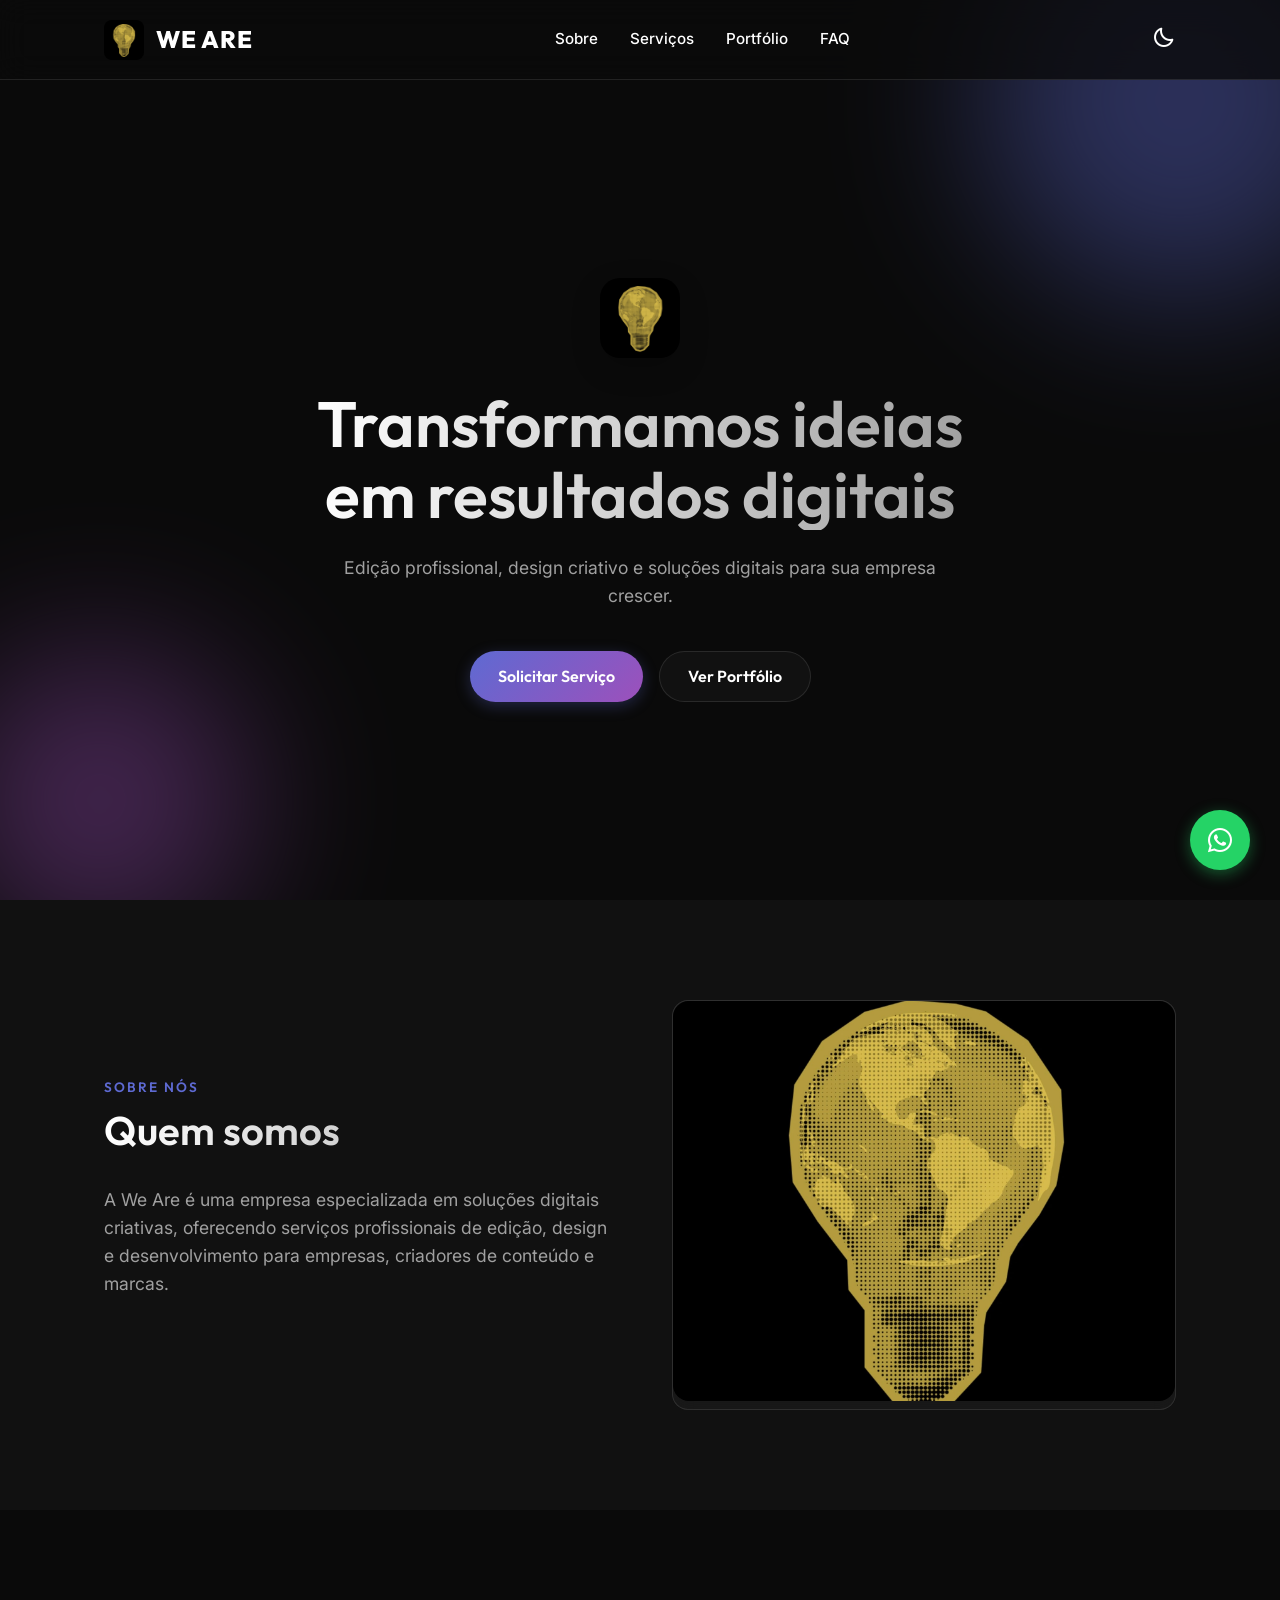
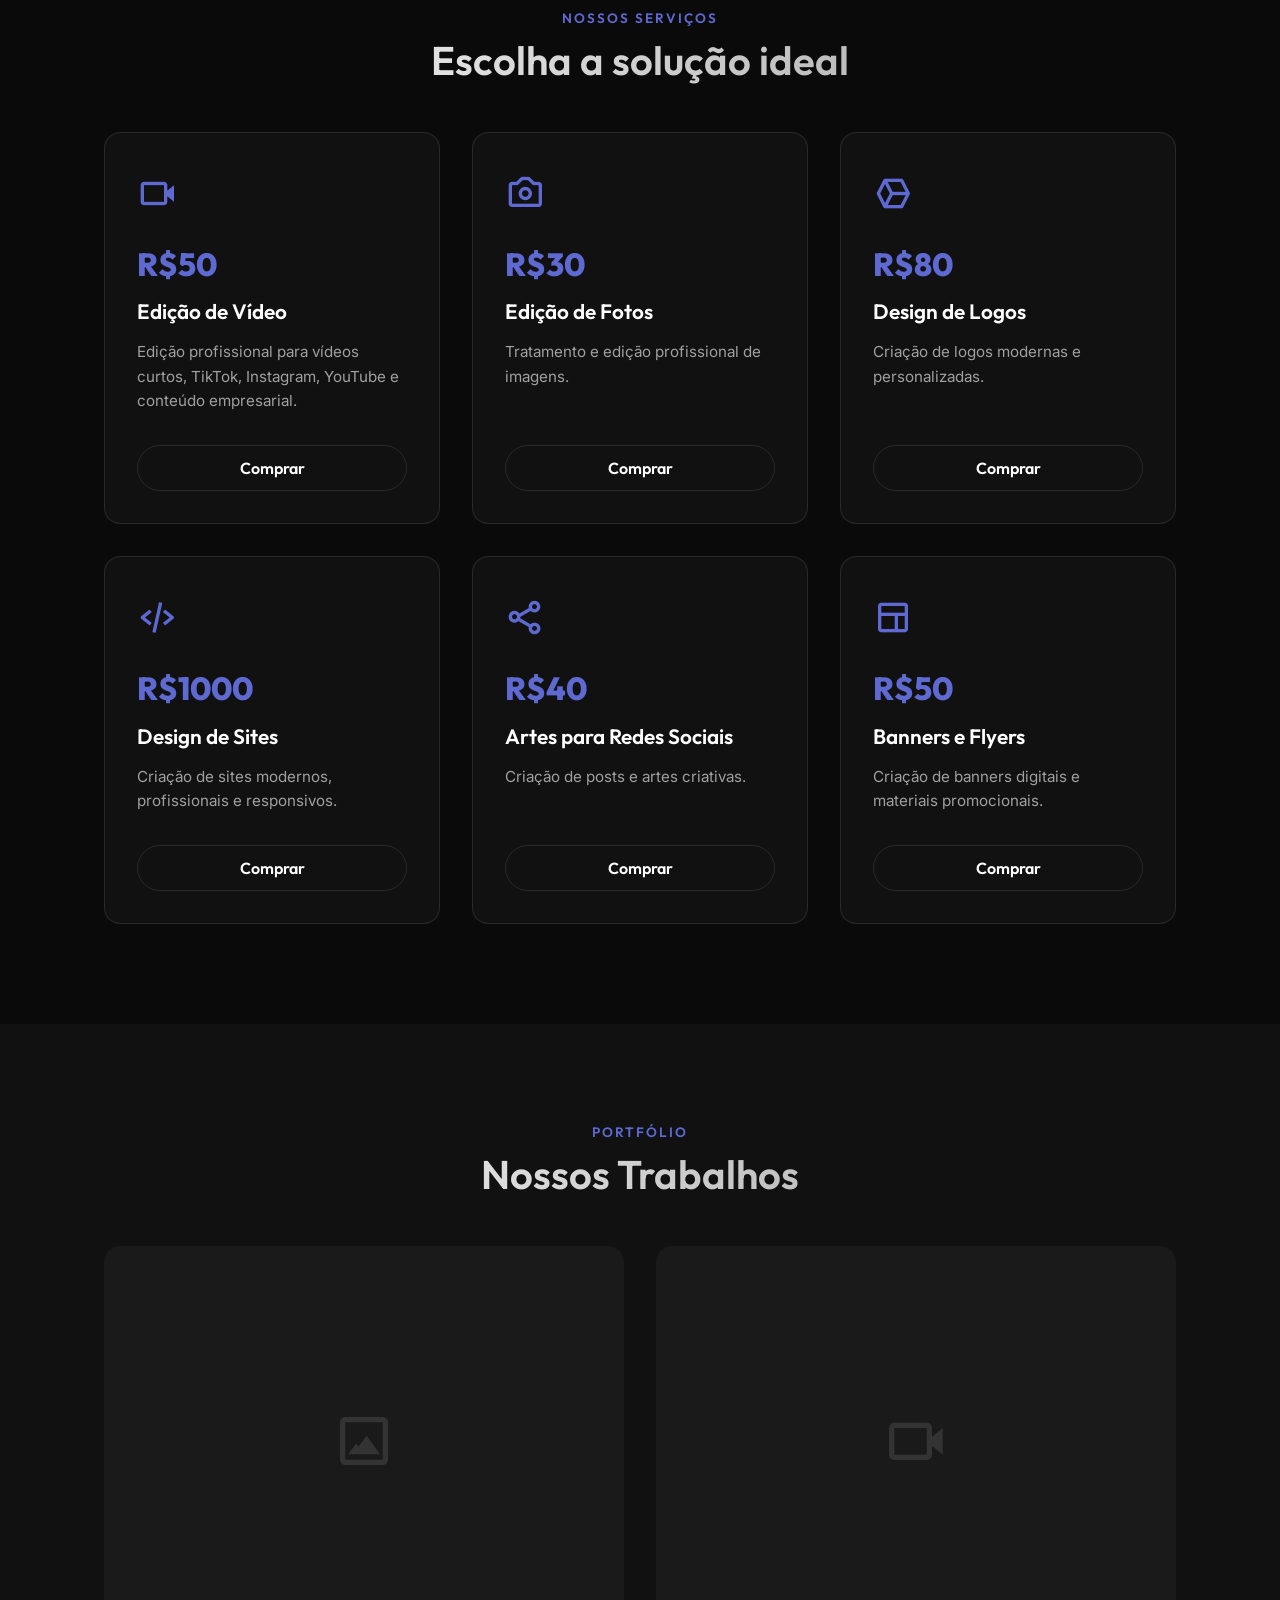
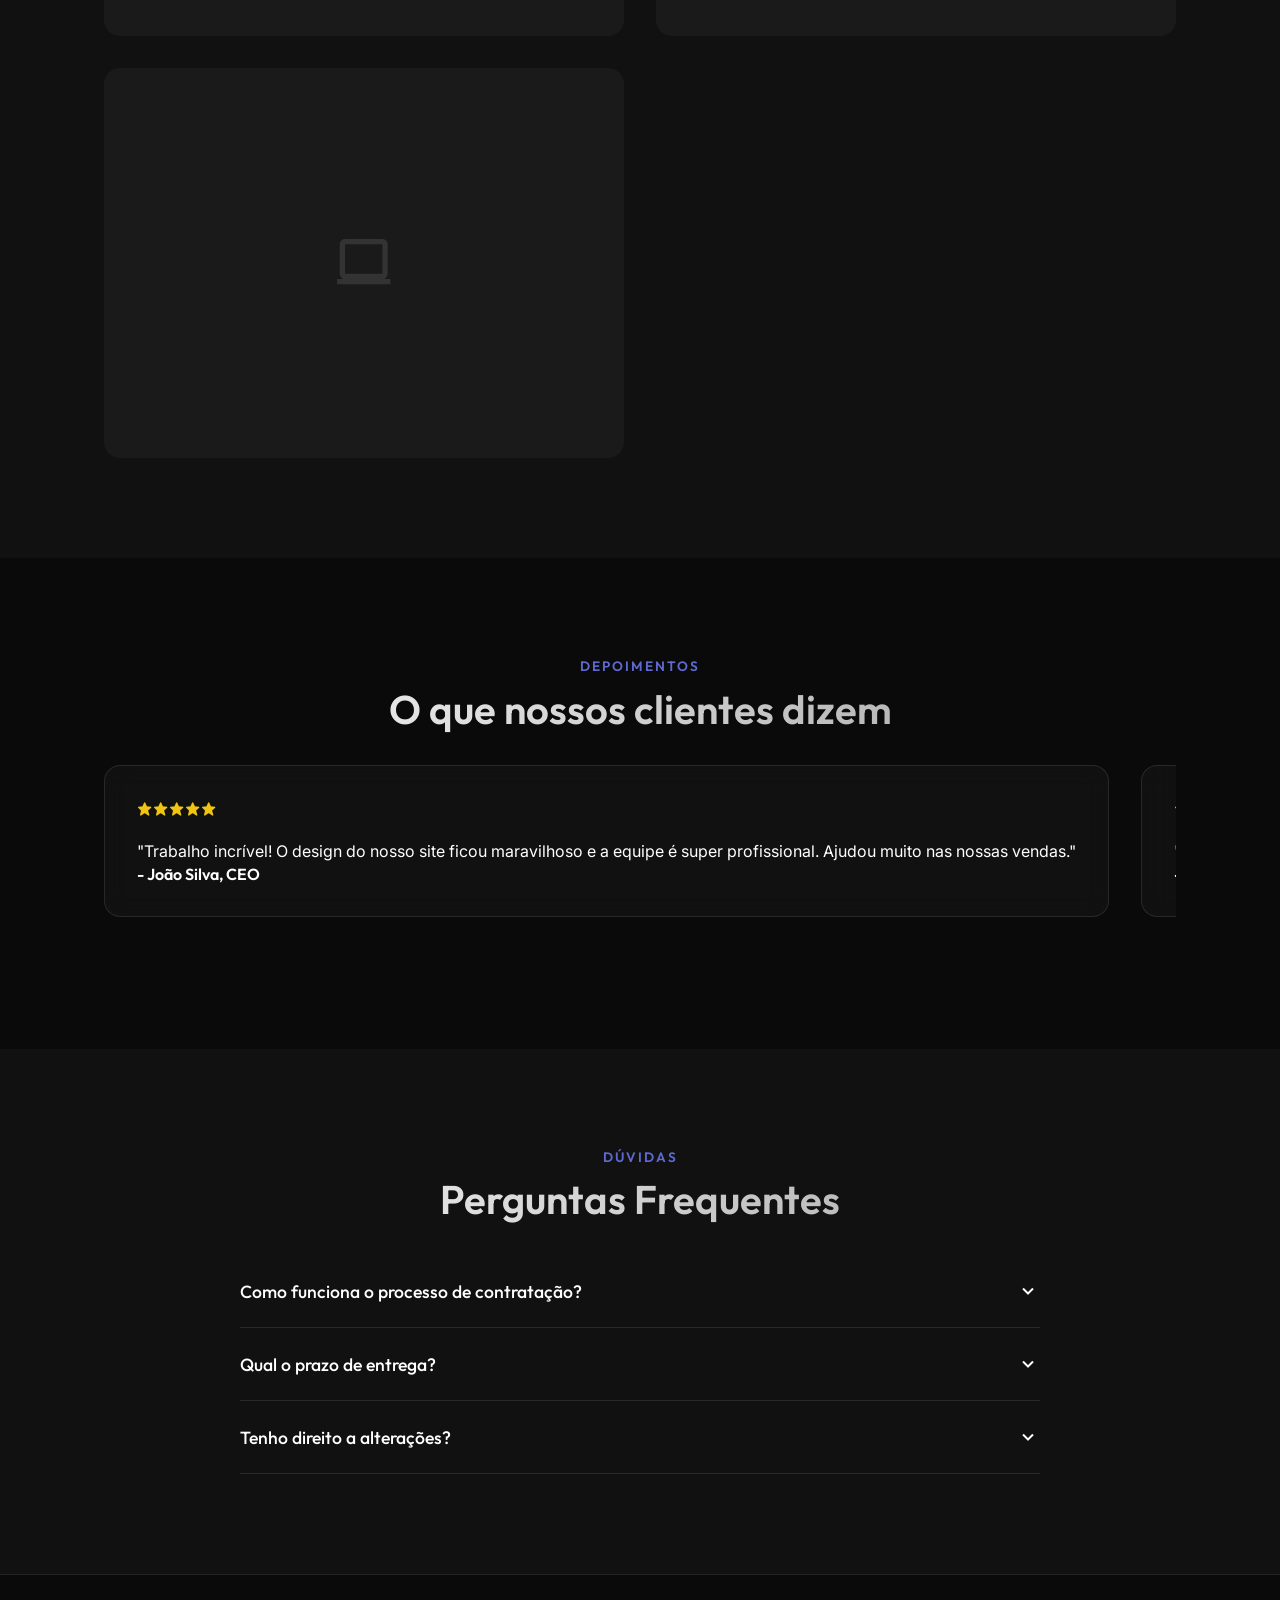
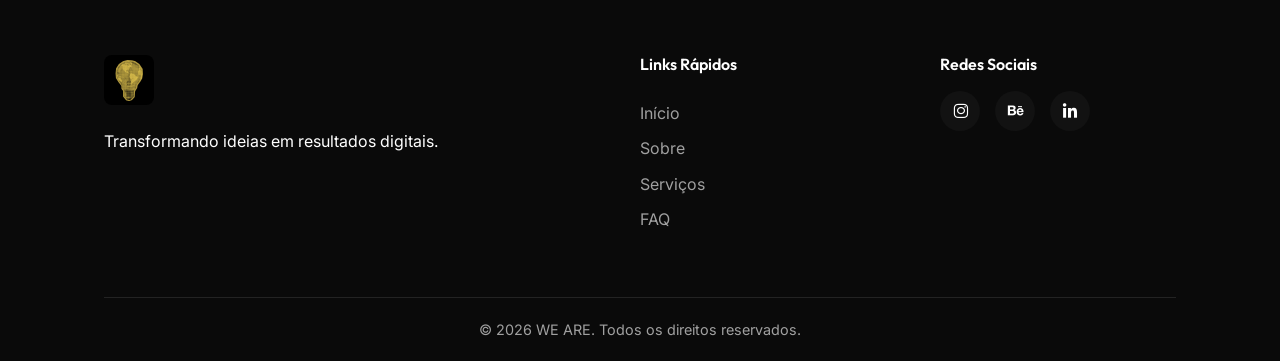
==== we-are-agency/index.html @ 782afae2 "Add files via upload" ====
<!DOCTYPE html>
<html lang="pt-BR">
<head>
    <meta charset="UTF-8">
    <meta name="viewport" content="width=device-width, initial-scale=1.0">
    <title>WE ARE | Agência Digital Criativa</title>
    <meta name="description" content="WE ARE - Transformamos ideias em resultados digitais.">
    <link rel="icon" href="logo.jpg.jpeg" type="image/jpeg">
    
    <!-- Google Fonts -->
    <link rel="preconnect" href="https://fonts.googleapis.com">
    <link rel="preconnect" href="https://fonts.gstatic.com" crossorigin>
    <link href="https://fonts.googleapis.com/css2?family=Outfit:wght@300;400;600;800&family=Inter:wght@400;500;700&display=swap" rel="stylesheet">
    
    <!-- Boxicons -->
    <link href='https://unpkg.com/boxicons@2.1.4/css/boxicons.min.css' rel='stylesheet'>
    
    <link rel="stylesheet" href="styles.css">
</head>
<body class="dark-mode">

    <!-- Navbar -->
    <nav id="navbar" class="navbar">
        <div class="nav-container">
            <a href="#" class="logo">
                <img src="logo.jpg.jpeg" alt="WE ARE Logo" class="logo-img editable-img" id="nav-logo">
                <span class="logo-text editable-text" data-key="site_name">WE ARE</span>
            </a>
            <div class="nav-links">
                <a href="#about">Sobre</a>
                <a href="#services">Serviços</a>
                <a href="#portfolio">Portfólio</a>
                <a href="#faq">FAQ</a>
            </div>
            <div class="nav-actions">
                <button id="theme-toggle" class="icon-btn" aria-label="Alternar Tema"><i class='bx bx-moon'></i></button>
                <div class="menu-toggle"><i class='bx bx-menu'></i></div>
            </div>
        </div>
    </nav>

    <!-- Hero Section -->
    <header id="hero" class="hero-section">
        <div class="hero-bg">
            <div class="blob blob-1"></div>
            <div class="blob blob-2"></div>
        </div>
        <div class="hero-content reveal">
            <img src="logo.jpg.jpeg" alt="WE ARE Logo" class="hero-logo editable-img" id="hero-logo-img">
            <h1 class="hero-title editable-text" data-key="hero_title">Transformamos ideias em resultados digitais</h1>
            <p class="hero-desc editable-text" data-key="hero_desc">Edição profissional, design criativo e soluções digitais para sua empresa crescer.</p>
            <div class="hero-buttons">
                <a href="#services" class="btn btn-primary">Solicitar Serviço</a>
                <a href="#portfolio" class="btn btn-secondary">Ver Portfólio</a>
            </div>
        </div>
    </header>

    <!-- About Section -->
    <section id="about" class="about-section">
        <div class="container">
            <div class="about-grid">
                <div class="about-text reveal">
                    <h3 class="section-tag">Sobre Nós</h3>
                    <h2 class="section-title">Quem somos</h2>
                    <p class="editable-text about-desc" data-key="about_text">A We Are é uma empresa especializada em soluções digitais criativas, oferecendo serviços profissionais de edição, design e desenvolvimento para empresas, criadores de conteúdo e marcas.</p>
                </div>
                <div class="about-visual reveal right">
                    <div class="glass-card">
                        <img src="logo.jpg.jpeg" alt="About Logo" class="about-img editable-img" id="about-logo-img">
                    </div>
                </div>
            </div>
        </div>
    </section>

    <!-- Services Section -->
    <section id="services" class="services-section">
        <div class="container">
            <div class="section-header reveal text-center">
                <h3 class="section-tag">Nossos Serviços</h3>
                <h2 class="section-title">Escolha a solução ideal</h2>
            </div>
            
            <div class="services-grid" id="services-container">
                <!-- Services will be populated by JS -->
            </div>
        </div>
    </section>

    <!-- Portfolio Section -->
    <section id="portfolio" class="portfolio-section">
        <div class="container">
            <div class="section-header reveal text-center">
                <h3 class="section-tag">Portfólio</h3>
                <h2 class="section-title">Nossos Trabalhos</h2>
            </div>
            <div class="portfolio-grid" id="portfolio-container">
                <!-- Portfolio items -->
                <div class="portfolio-item reveal">
                    <div class="portfolio-img bg-placeholder">
                        <i class='bx bx-image-alt'></i>
                    </div>
                    <div class="portfolio-overlay">
                        <h4 class="editable-text" data-key="port_1_title">Projeto Alpha</h4>
                        <p class="editable-text" data-key="port_1_desc">Design e Edição</p>
                    </div>
                </div>
                <div class="portfolio-item reveal delay-1">
                    <div class="portfolio-img bg-placeholder">
                        <i class='bx bx-video'></i>
                    </div>
                    <div class="portfolio-overlay">
                        <h4 class="editable-text" data-key="port_2_title">Campanha Beta</h4>
                        <p class="editable-text" data-key="port_2_desc">Vídeo Promocional</p>
                    </div>
                </div>
                <div class="portfolio-item reveal delay-2">
                    <div class="portfolio-img bg-placeholder">
                        <i class='bx bx-laptop'></i>
                    </div>
                    <div class="portfolio-overlay">
                        <h4 class="editable-text" data-key="port_3_title">Website Gamma</h4>
                        <p class="editable-text" data-key="port_3_desc">Desenvolvimento Web</p>
                    </div>
                </div>
            </div>
        </div>
    </section>

    <!-- Testimonials Section -->
    <section id="testimonials" class="testimonials-section">
        <div class="container">
            <div class="section-header reveal text-center">
                <h3 class="section-tag">Depoimentos</h3>
                <h2 class="section-title">O que nossos clientes dizem</h2>
            </div>
            <div class="testimonial-slider reveal">
                <div class="testimonial-card glass-card">
                    <div class="stars">
                        <i class='bx bxs-star'></i><i class='bx bxs-star'></i><i class='bx bxs-star'></i><i class='bx bxs-star'></i><i class='bx bxs-star'></i>
                    </div>
                    <p class="editable-text" data-key="test_1_text">"Trabalho incrível! O design do nosso site ficou maravilhoso e a equipe é super profissional. Ajudou muito nas nossas vendas."</p>
                    <h4 class="editable-text" data-key="test_1_author">- João Silva, CEO</h4>
                </div>
                <div class="testimonial-card glass-card">
                    <div class="stars">
                        <i class='bx bxs-star'></i><i class='bx bxs-star'></i><i class='bx bxs-star'></i><i class='bx bxs-star'></i><i class='bx bxs-star'></i>
                    </div>
                    <p class="editable-text" data-key="test_2_text">"As edições de vídeo para o Instagram transformaram nosso engajamento. Recomendo a We Are de olhos fechados!"</p>
                    <h4 class="editable-text" data-key="test_2_author">- Maria Fernanda, Influenciadora</h4>
                </div>
            </div>
        </div>
    </section>

    <!-- FAQ Section -->
    <section id="faq" class="faq-section">
        <div class="container">
            <div class="section-header reveal text-center">
                <h3 class="section-tag">Dúvidas</h3>
                <h2 class="section-title">Perguntas Frequentes</h2>
            </div>
            <div class="faq-container reveal">
                <div class="faq-item">
                    <div class="faq-question">
                        <h4>Como funciona o processo de contratação?</h4>
                        <i class='bx bx-chevron-down'></i>
                    </div>
                    <div class="faq-answer">
                        <p>Basta escolher o serviço, realizar o pagamento via PIX e enviar o comprovante para nosso WhatsApp. Em seguida, iniciaremos o briefing do seu projeto.</p>
                    </div>
                </div>
                <div class="faq-item">
                    <div class="faq-question">
                        <h4>Qual o prazo de entrega?</h4>
                        <i class='bx bx-chevron-down'></i>
                    </div>
                    <div class="faq-answer">
                        <p>O prazo varia conforme o serviço. Edições simples levam de 24h a 48h. Criação de sites pode levar de 7 a 15 dias úteis.</p>
                    </div>
                </div>
                <div class="faq-item">
                    <div class="faq-question">
                        <h4>Tenho direito a alterações?</h4>
                        <i class='bx bx-chevron-down'></i>
                    </div>
                    <div class="faq-answer">
                        <p>Sim! Todos os nossos pacotes incluem até 3 revisões gratuitas para garantir que o resultado final fique exatamente como você deseja.</p>
                    </div>
                </div>
            </div>
        </div>
    </section>

    <!-- Footer -->
    <footer class="footer">
        <div class="container">
            <div class="footer-grid">
                <div class="footer-brand">
                    <!-- Secret Admin Trigger is this logo -->
                    <img src="logo.jpg.jpeg" alt="WE ARE" class="footer-logo editable-img" id="footer-logo-btn">
                    <p class="editable-text" data-key="footer_desc">Transformando ideias em resultados digitais.</p>
                </div>
                <div class="footer-links">
                    <h4>Links Rápidos</h4>
                    <a href="#hero">Início</a>
                    <a href="#about">Sobre</a>
                    <a href="#services">Serviços</a>
                    <a href="#faq">FAQ</a>
                </div>
                <div class="footer-social">
                    <h4>Redes Sociais</h4>
                    <div class="social-icons">
                        <a href="#"><i class='bx bxl-instagram'></i></a>
                        <a href="#"><i class='bx bxl-behance'></i></a>
                        <a href="#"><i class='bx bxl-linkedin'></i></a>
                    </div>
                </div>
            </div>
            <div class="footer-bottom">
                <p>&copy; <span id="year"></span> WE ARE. Todos os direitos reservados.</p>
            </div>
        </div>
    </footer>

    <!-- Floating Elements -->
    <a href="#" id="wa-btn" class="floating-wa" aria-label="WhatsApp">
        <i class='bx bxl-whatsapp'></i>
    </a>
    <button id="back-to-top" class="back-to-top" aria-label="Voltar ao topo">
        <i class='bx bx-up-arrow-alt'></i>
    </button>

    <!-- Modals -->

    <!-- Checkout PIX Modal -->
    <div id="checkout-modal" class="modal">
        <div class="modal-content glass-card checkout-card">
            <span class="close-modal">&times;</span>
            <div class="checkout-header">
                <h3>Pagamento PIX</h3>
                <p>Escaneie o QR Code para pagar</p>
            </div>
            <div class="checkout-details">
                <div class="srv-summary">
                    <span id="checkout-srv-name">Serviço</span>
                    <strong id="checkout-srv-price">R$0,00</strong>
                </div>
                <div class="qr-code-container">
                    <img id="pix-qr" src="" alt="QR Code PIX">
                </div>
                <div class="checkout-input-group">
                    <label for="checkout-desc">Descreva os detalhes do seu pedido:</label>
                    <textarea id="checkout-desc" rows="3" class="checkout-textarea" placeholder="Ex: Gostaria de um site com 5 páginas, cores azul e branco..."></textarea>
                </div>
                <div class="checkout-alert">
                    <i class='bx bx-info-circle'></i>
                    <p class="editable-text" data-key="pix_msg">Após realizar o pagamento envie o comprovante para nosso atendimento.</p>
                </div>
                <button id="send-proof-btn" class="btn btn-primary w-100 mt-3">
                    <i class='bx bxl-whatsapp'></i> Enviar Comprovante
                </button>
            </div>
        </div>
    </div>

    <!-- Admin Login Modal -->
    <div id="admin-login-modal" class="modal">
        <div class="modal-content glass-card admin-login">
            <span class="close-modal">&times;</span>
            <h2>Área do Administrador</h2>
            <p>Acesso restrito</p>
            <input type="password" id="admin-pass" placeholder="Senha" class="admin-input">
            <button id="admin-login-btn" class="btn btn-primary w-100 mt-2">Entrar</button>
            <p id="admin-error" class="error-text">Senha incorreta</p>
        </div>
    </div>

    <!-- Admin Floating Dashboard -->
    <div id="admin-panel" class="admin-panel glass-card" style="display: none;">
        <div class="admin-header">
            <h3><i class='bx bx-edit'></i> Modo Administrador</h3>
        </div>
        <div class="admin-body">
            <p class="admin-tip">Você está no modo de edição. Clique nos textos ou ícones de edição para alterar.</p>
            <div class="admin-controls">
                <button id="admin-save-btn" class="btn btn-primary w-100 mb-2">Salvar Alterações</button>
                <button id="admin-reset-btn" class="btn btn-outline w-100 mb-2">Restaurar Padrão</button>
                <button id="admin-logout-btn" class="btn btn-danger w-100">Sair do modo administrador</button>
            </div>
            
            <div class="admin-settings mt-3">
                <h4>Configurações Gerais</h4>
                <div class="form-group">
                    <label>Número WhatsApp (Ex: 5582991424574)</label>
                    <input type="text" id="admin-wa-input" class="admin-input">
                </div>
                <div class="form-group">
                    <label>Chave PIX</label>
                    <input type="text" id="admin-pix-input" class="admin-input">
                </div>
            </div>
        </div>
    </div>

    <!-- Image Edit Modal -->
    <div id="img-edit-modal" class="modal">
        <div class="modal-content glass-card">
            <span class="close-modal">&times;</span>
            <h2>Alterar Imagem</h2>
            <div class="form-group">
                <label>URL da Imagem</label>
                <input type="text" id="img-url-input" class="admin-input" placeholder="https://...">
            </div>
            <button id="save-img-btn" class="btn btn-primary w-100 mt-2">Salvar Imagem</button>
        </div>
    </div>

    <!-- Scripts -->
    <script src="main.js"></script>
</body>
</html>
---- we-are-agency/styles.css ----
:root {
    /* Color Palette - Premium Dark Theme Default */
    --bg-primary: #0a0a0a;
    --bg-secondary: #111111;
    --bg-card: rgba(255, 255, 255, 0.03);
    --bg-card-hover: rgba(255, 255, 255, 0.06);
    --text-primary: #ffffff;
    --text-secondary: #a0a0a0;
    --accent: #5e6ad2;
    --accent-hover: #7b86e5;
    --accent-gradient: linear-gradient(135deg, #5e6ad2, #9d50bb);
    --border: rgba(255, 255, 255, 0.1);
    --success: #2ecca5;
    --danger: #ff4757;
    
    /* Fonts */
    --font-heading: 'Outfit', sans-serif;
    --font-body: 'Inter', sans-serif;
    
    /* Layout */
    --nav-height: 80px;
    --container-w: 1200px;
    --radius: 16px;
    --transition: all 0.3s cubic-bezier(0.25, 0.8, 0.25, 1);
}

.light-mode {
    --bg-primary: #f8f9fa;
    --bg-secondary: #ffffff;
    --bg-card: rgba(0, 0, 0, 0.03);
    --bg-card-hover: rgba(0, 0, 0, 0.06);
    --text-primary: #111111;
    --text-secondary: #555555;
    --border: rgba(0, 0, 0, 0.1);
}

* {
    margin: 0;
    padding: 0;
    box-sizing: border-box;
}

html {
    scroll-behavior: smooth;
    scroll-padding-top: var(--nav-height);
}

body {
    font-family: var(--font-body);
    background-color: var(--bg-primary);
    color: var(--text-primary);
    line-height: 1.6;
    overflow-x: hidden;
    transition: background-color 0.4s ease, color 0.4s ease;
}

h1, h2, h3, h4, h5, h6 {
    font-family: var(--font-heading);
    font-weight: 600;
    line-height: 1.2;
}

a {
    text-decoration: none;
    color: inherit;
}

ul {
    list-style: none;
}

/* Utilities */
.container {
    max-width: var(--container-w);
    margin: 0 auto;
    padding: 0 5%;
}

.text-center { text-align: center; }
.mt-2 { margin-top: 1rem; }
.mt-3 { margin-top: 1.5rem; }
.mb-2 { margin-bottom: 1rem; }
.w-100 { width: 100%; }

/* Buttons */
.btn {
    display: inline-flex;
    align-items: center;
    justify-content: center;
    padding: 12px 28px;
    border-radius: 30px;
    font-family: var(--font-heading);
    font-weight: 600;
    font-size: 1rem;
    cursor: pointer;
    transition: var(--transition);
    border: none;
    gap: 8px;
}

.btn-primary {
    background: var(--accent-gradient);
    color: #fff;
    box-shadow: 0 4px 15px rgba(94, 106, 210, 0.3);
}

.btn-primary:hover {
    transform: translateY(-2px);
    box-shadow: 0 8px 25px rgba(94, 106, 210, 0.5);
}

.btn-secondary {
    background: var(--bg-card);
    color: var(--text-primary);
    border: 1px solid var(--border);
}

.btn-secondary:hover {
    background: var(--bg-card-hover);
    transform: translateY(-2px);
}

.btn-outline {
    background: transparent;
    color: var(--text-primary);
    border: 1px solid var(--border);
}

.btn-outline:hover {
    background: var(--text-primary);
    color: var(--bg-primary);
}

.btn-danger {
    background: rgba(255, 71, 87, 0.1);
    color: var(--danger);
    border: 1px solid var(--danger);
}

.btn-danger:hover {
    background: var(--danger);
    color: #fff;
}

.icon-btn {
    background: none;
    border: none;
    color: var(--text-primary);
    font-size: 1.5rem;
    cursor: pointer;
    transition: var(--transition);
}

.icon-btn:hover {
    color: var(--accent);
}

/* Glassmorphism */
.glass-card {
    background: var(--bg-card);
    backdrop-filter: blur(12px);
    -webkit-backdrop-filter: blur(12px);
    border: 1px solid var(--border);
    border-radius: var(--radius);
}

/* Typography elements */
.section-tag {
    color: var(--accent);
    text-transform: uppercase;
    font-size: 0.85rem;
    letter-spacing: 2px;
    margin-bottom: 10px;
    display: block;
}

.section-title {
    font-size: 2.5rem;
    margin-bottom: 2rem;
    background: linear-gradient(to right, var(--text-primary), var(--text-secondary));
    -webkit-background-clip: text;
    -webkit-text-fill-color: transparent;
}

/* Navbar */
.navbar {
    position: fixed;
    top: 0;
    left: 0;
    width: 100%;
    height: var(--nav-height);
    background: rgba(10, 10, 10, 0.8);
    backdrop-filter: blur(15px);
    border-bottom: 1px solid var(--border);
    z-index: 1000;
    transition: var(--transition);
}

.light-mode .navbar {
    background: rgba(248, 249, 250, 0.8);
}

.nav-container {
    max-width: var(--container-w);
    margin: 0 auto;
    padding: 0 5%;
    height: 100%;
    display: flex;
    justify-content: space-between;
    align-items: center;
}

.logo {
    display: flex;
    align-items: center;
    gap: 12px;
}

.logo-img {
    height: 40px;
    width: 40px;
    object-fit: cover;
    border-radius: 8px;
}

.logo-text {
    font-family: var(--font-heading);
    font-size: 1.5rem;
    font-weight: 800;
    letter-spacing: 1px;
}

.nav-links {
    display: flex;
    gap: 2rem;
}

.nav-links a {
    font-size: 0.95rem;
    font-weight: 500;
    transition: var(--transition);
    position: relative;
}

.nav-links a::after {
    content: '';
    position: absolute;
    bottom: -5px;
    left: 0;
    width: 0;
    height: 2px;
    background: var(--accent);
    transition: var(--transition);
}

.nav-links a:hover::after {
    width: 100%;
}

.nav-actions {
    display: flex;
    align-items: center;
    gap: 1rem;
}

.menu-toggle {
    display: none;
    font-size: 1.8rem;
    cursor: pointer;
}

/* Hero Section */
.hero-section {
    min-height: 100vh;
    display: flex;
    align-items: center;
    justify-content: center;
    position: relative;
    padding-top: var(--nav-height);
    overflow: hidden;
}

.hero-bg {
    position: absolute;
    top: 0;
    left: 0;
    width: 100%;
    height: 100%;
    z-index: -1;
    overflow: hidden;
}

.blob {
    position: absolute;
    filter: blur(80px);
    opacity: 0.4;
    border-radius: 50%;
    animation: float 10s infinite alternate ease-in-out;
}

.blob-1 {
    width: 400px;
    height: 400px;
    background: #5e6ad2;
    top: -100px;
    right: -100px;
}

.blob-2 {
    width: 300px;
    height: 300px;
    background: #9d50bb;
    bottom: -50px;
    left: -50px;
    animation-delay: -5s;
}

.hero-content {
    text-align: center;
    max-width: 800px;
    padding: 0 5%;
    z-index: 1;
}

.hero-logo {
    width: 80px;
    height: 80px;
    border-radius: 20px;
    margin-bottom: 1.5rem;
    box-shadow: 0 10px 30px rgba(0,0,0,0.2);
}

.hero-title {
    font-size: clamp(2.5rem, 5vw, 4.5rem);
    margin-bottom: 1.5rem;
    background: linear-gradient(to right, #fff, #a0a0a0);
    -webkit-background-clip: text;
    -webkit-text-fill-color: transparent;
    line-height: 1.1;
}

.light-mode .hero-title {
    background: linear-gradient(to right, #111, #555);
    -webkit-background-clip: text;
    -webkit-text-fill-color: transparent;
}

.hero-desc {
    font-size: 1.1rem;
    color: var(--text-secondary);
    margin-bottom: 2.5rem;
    max-width: 600px;
    margin-left: auto;
    margin-right: auto;
}

.hero-buttons {
    display: flex;
    justify-content: center;
    gap: 1rem;
}

/* About Section */
.about-section {
    padding: 100px 0;
    background: var(--bg-secondary);
}

.about-grid {
    display: grid;
    grid-template-columns: 1fr 1fr;
    gap: 4rem;
    align-items: center;
}

.about-desc {
    font-size: 1.1rem;
    color: var(--text-secondary);
    margin-bottom: 2rem;
}

.about-img {
    width: 100%;
    height: 400px;
    object-fit: cover;
    border-radius: var(--radius);
}

/* Services */
.services-section {
    padding: 100px 0;
}

.services-grid {
    display: grid;
    grid-template-columns: repeat(auto-fill, minmax(300px, 1fr));
    gap: 2rem;
    margin-top: 3rem;
}

.service-card {
    padding: 2rem;
    border-radius: var(--radius);
    background: var(--bg-card);
    border: 1px solid var(--border);
    transition: var(--transition);
    position: relative;
    overflow: hidden;
    display: flex;
    flex-direction: column;
}

.service-card::before {
    content: '';
    position: absolute;
    top: 0;
    left: 0;
    width: 100%;
    height: 4px;
    background: var(--accent-gradient);
    transform: scaleX(0);
    transform-origin: left;
    transition: transform 0.4s ease;
}

.service-card:hover {
    transform: translateY(-5px);
    box-shadow: 0 10px 30px rgba(0,0,0,0.1);
    background: var(--bg-card-hover);
}

.service-card:hover::before {
    transform: scaleX(1);
}

.service-price {
    font-family: var(--font-heading);
    font-size: 2rem;
    font-weight: 800;
    color: var(--accent);
    margin-bottom: 1rem;
}

.service-title {
    font-size: 1.3rem;
    margin-bottom: 1rem;
}

.service-desc {
    color: var(--text-secondary);
    font-size: 0.95rem;
    margin-bottom: 2rem;
    flex-grow: 1;
}

/* Portfolio */
.portfolio-section {
    padding: 100px 0;
    background: var(--bg-secondary);
}

.portfolio-grid {
    display: grid;
    grid-template-columns: repeat(auto-fill, minmax(350px, 1fr));
    gap: 2rem;
    margin-top: 3rem;
}

.portfolio-item {
    position: relative;
    border-radius: var(--radius);
    overflow: hidden;
    aspect-ratio: 4/3;
    cursor: pointer;
}

.portfolio-img {
    width: 100%;
    height: 100%;
    background: #1a1a1a;
    display: flex;
    align-items: center;
    justify-content: center;
    font-size: 4rem;
    color: #333;
    transition: transform 0.5s ease;
}

.light-mode .portfolio-img {
    background: #e0e0e0;
    color: #bbb;
}

.portfolio-item:hover .portfolio-img {
    transform: scale(1.05);
}

.portfolio-overlay {
    position: absolute;
    inset: 0;
    background: linear-gradient(to top, rgba(0,0,0,0.9), transparent);
    padding: 2rem;
    display: flex;
    flex-direction: column;
    justify-content: flex-end;
    opacity: 0;
    transition: var(--transition);
}

.portfolio-item:hover .portfolio-overlay {
    opacity: 1;
}

.portfolio-overlay h4 {
    color: #fff;
    font-size: 1.2rem;
    margin-bottom: 5px;
    transform: translateY(20px);
    transition: transform 0.4s ease;
}

.portfolio-overlay p {
    color: var(--accent);
    font-size: 0.9rem;
    transform: translateY(20px);
    transition: transform 0.4s ease 0.1s;
}

.portfolio-item:hover .portfolio-overlay h4,
.portfolio-item:hover .portfolio-overlay p {
    transform: translateY(0);
}

/* Testimonials */
.testimonials-section {
    padding: 100px 0;
}

.testimonial-slider {
    display: flex;
    gap: 2rem;
    overflow-x: auto;
    padding-bottom: 2rem;
    scrollbar-width: none; /* Firefox */
}

.testimonial-slider::-webkit-scrollbar {
    display: none; /* Chrome */
}

.testimonial-card {
    min-width: 350px;
    padding: 2rem;
    flex-shrink: 0;
}

.stars {
    color: #f1c40f;
    margin-bottom: 1rem;
}

/* FAQ */
.faq-section {
    padding: 100px 0;
    background: var(--bg-secondary);
}

.faq-container {
    max-width: 800px;
    margin: 0 auto;
}

.faq-item {
    border-bottom: 1px solid var(--border);
    padding: 1.5rem 0;
}

.faq-question {
    display: flex;
    justify-content: space-between;
    align-items: center;
    cursor: pointer;
}

.faq-question h4 {
    font-size: 1.1rem;
    font-weight: 500;
}

.faq-question i {
    font-size: 1.5rem;
    transition: transform 0.3s ease;
}

.faq-item.active .faq-question i {
    transform: rotate(180deg);
}

.faq-answer {
    max-height: 0;
    overflow: hidden;
    transition: max-height 0.4s ease;
}

.faq-answer p {
    padding-top: 1rem;
    color: var(--text-secondary);
}

/* Footer */
.footer {
    background: var(--bg-primary);
    padding: 80px 0 20px;
    border-top: 1px solid var(--border);
}

.footer-grid {
    display: grid;
    grid-template-columns: 2fr 1fr 1fr;
    gap: 4rem;
    margin-bottom: 4rem;
}

.footer-logo {
    height: 50px;
    border-radius: 8px;
    margin-bottom: 1rem;
    cursor: pointer; /* For secret admin */
}

.footer-links {
    display: flex;
    flex-direction: column;
    gap: 10px;
}

.footer-links h4, .footer-social h4 {
    margin-bottom: 1rem;
    font-family: var(--font-heading);
}

.footer-links a {
    color: var(--text-secondary);
    transition: var(--transition);
}

.footer-links a:hover {
    color: var(--accent);
}

.social-icons {
    display: flex;
    gap: 15px;
}

.social-icons a {
    display: flex;
    align-items: center;
    justify-content: center;
    width: 40px;
    height: 40px;
    border-radius: 50%;
    background: var(--bg-card);
    transition: var(--transition);
    font-size: 1.2rem;
}

.social-icons a:hover {
    background: var(--accent);
    color: #fff;
    transform: translateY(-3px);
}

.footer-bottom {
    text-align: center;
    padding-top: 20px;
    border-top: 1px solid var(--border);
    color: var(--text-secondary);
    font-size: 0.9rem;
}

/* Floating Elements */
.floating-wa {
    position: fixed;
    bottom: 30px;
    right: 30px;
    width: 60px;
    height: 60px;
    background: #25D366;
    color: #fff;
    border-radius: 50%;
    display: flex;
    align-items: center;
    justify-content: center;
    font-size: 2rem;
    box-shadow: 0 4px 15px rgba(37, 211, 102, 0.4);
    z-index: 99;
    transition: var(--transition);
    animation: pulse 2s infinite;
}

.floating-wa:hover {
    transform: scale(1.1);
}

.back-to-top {
    position: fixed;
    bottom: 30px;
    right: 100px;
    width: 50px;
    height: 50px;
    background: var(--bg-card);
    border: 1px solid var(--border);
    color: var(--text-primary);
    border-radius: 50%;
    display: flex;
    align-items: center;
    justify-content: center;
    font-size: 1.5rem;
    cursor: pointer;
    z-index: 99;
    opacity: 0;
    pointer-events: none;
    transition: var(--transition);
}

.back-to-top.visible {
    opacity: 1;
    pointer-events: all;
}

.back-to-top:hover {
    background: var(--accent);
    color: #fff;
    border-color: var(--accent);
}

/* Modals */
.modal {
    position: fixed;
    inset: 0;
    background: rgba(0,0,0,0.8);
    backdrop-filter: blur(5px);
    z-index: 2000;
    display: flex;
    align-items: center;
    justify-content: center;
    opacity: 0;
    pointer-events: none;
    transition: opacity 0.3s ease;
}

.modal.active {
    opacity: 1;
    pointer-events: all;
}

.modal-content {
    width: 90%;
    max-width: 450px;
    padding: 2.5rem;
    position: relative;
    transform: translateY(20px);
    transition: transform 0.3s ease;
}

.modal.active .modal-content {
    transform: translateY(0);
}

.close-modal {
    position: absolute;
    top: 15px;
    right: 20px;
    font-size: 1.5rem;
    cursor: pointer;
    color: var(--text-secondary);
    transition: color 0.3s ease;
}

.close-modal:hover {
    color: var(--danger);
}

/* Checkout Specific */
.checkout-header {
    text-align: center;
    margin-bottom: 1.5rem;
}

.checkout-details .srv-summary {
    display: flex;
    justify-content: space-between;
    padding: 15px;
    background: rgba(0,0,0,0.2);
    border-radius: 8px;
    margin-bottom: 1.5rem;
    font-size: 1.1rem;
}

.light-mode .checkout-details .srv-summary {
    background: rgba(0,0,0,0.05);
}

.qr-code-container {
    background: #fff;
    padding: 15px;
    border-radius: 12px;
    width: 200px;
    height: 200px;
    margin: 0 auto 1.5rem;
    display: flex;
    align-items: center;
    justify-content: center;
}

.qr-code-container img {
    max-width: 100%;
    max-height: 100%;
}

.checkout-input-group {
    display: flex;
    flex-direction: column;
    margin-bottom: 1.5rem;
    text-align: left;
}

.checkout-input-group label {
    font-size: 0.9rem;
    color: var(--text-secondary);
    margin-bottom: 8px;
}

.checkout-textarea {
    width: 100%;
    padding: 12px;
    border-radius: 8px;
    border: 1px solid var(--border);
    background: rgba(0,0,0,0.2);
    color: var(--text-primary);
    font-family: var(--font-body);
    resize: vertical;
    min-height: 80px;
}

.light-mode .checkout-textarea {
    background: rgba(255,255,255,0.5);
}

.checkout-textarea:focus {
    outline: none;
    border-color: var(--accent);
}

.checkout-alert {
    display: flex;
    gap: 10px;
    padding: 15px;
    background: rgba(46, 204, 165, 0.1);
    border-left: 3px solid var(--success);
    border-radius: 4px;
    margin-top: 1.5rem;
    font-size: 0.9rem;
}

.checkout-alert i {
    color: var(--success);
    font-size: 1.2rem;
}

/* Admin Dashboard */
.admin-panel {
    position: fixed;
    bottom: 20px;
    left: 20px;
    width: 320px;
    z-index: 1500;
    padding: 1.5rem;
    border: 2px solid var(--accent);
    box-shadow: 0 10px 40px rgba(0,0,0,0.5);
}

.admin-header {
    display: flex;
    align-items: center;
    margin-bottom: 1rem;
    color: var(--accent);
}

.admin-tip {
    font-size: 0.85rem;
    color: var(--text-secondary);
    margin-bottom: 1.5rem;
}

.form-group {
    margin-bottom: 1rem;
}

.form-group label {
    display: block;
    font-size: 0.85rem;
    margin-bottom: 5px;
    color: var(--text-secondary);
}

.admin-input {
    width: 100%;
    padding: 10px 15px;
    border-radius: 8px;
    border: 1px solid var(--border);
    background: rgba(0,0,0,0.2);
    color: var(--text-primary);
    font-family: var(--font-body);
}

.light-mode .admin-input {
    background: rgba(255,255,255,0.5);
}

.admin-input:focus {
    outline: none;
    border-color: var(--accent);
}

.error-text {
    color: var(--danger);
    font-size: 0.85rem;
    margin-top: 5px;
    display: none;
}

/* Editable Elements Indication */
body.admin-mode .editable-text {
    border: 1px dashed rgba(94, 106, 210, 0.5);
    cursor: text;
    border-radius: 4px;
    transition: all 0.2s;
    position: relative;
}

body.admin-mode .editable-text:hover {
    background: rgba(94, 106, 210, 0.1);
    border-color: var(--accent);
}

body.admin-mode .editable-img {
    border: 2px dashed rgba(94, 106, 210, 0.5);
    cursor: pointer;
    transition: all 0.2s;
}

body.admin-mode .editable-img:hover {
    filter: brightness(0.8);
    border-color: var(--accent);
}

/* Animations */
@keyframes float {
    0% { transform: translate(0, 0) scale(1); }
    100% { transform: translate(20px, 20px) scale(1.05); }
}

@keyframes pulse {
    0% { box-shadow: 0 0 0 0 rgba(37, 211, 102, 0.7); }
    70% { box-shadow: 0 0 0 15px rgba(37, 211, 102, 0); }
    100% { box-shadow: 0 0 0 0 rgba(37, 211, 102, 0); }
}

.reveal {
    opacity: 0;
    transform: translateY(30px);
    transition: all 0.8s cubic-bezier(0.5, 0, 0, 1);
}

.reveal.active {
    opacity: 1;
    transform: translateY(0);
}

.reveal.right {
    transform: translateX(30px);
}

.reveal.right.active {
    transform: translateX(0);
}

.delay-1 { transition-delay: 0.1s; }
.delay-2 { transition-delay: 0.2s; }
.delay-3 { transition-delay: 0.3s; }

/* Responsive */
@media (max-width: 992px) {
    .about-grid, .footer-grid {
        grid-template-columns: 1fr;
    }
    
    .hero-title {
        font-size: 3rem;
    }
}

@media (max-width: 768px) {
    .nav-links {
        display: none; /* Add mobile menu logic if needed */
    }
    .menu-toggle {
        display: block;
    }
    
    .hero-buttons {
        flex-direction: column;
    }
    
    .services-grid {
        grid-template-columns: 1fr;
    }
    
    .portfolio-grid {
        grid-template-columns: 1fr;
    }
}
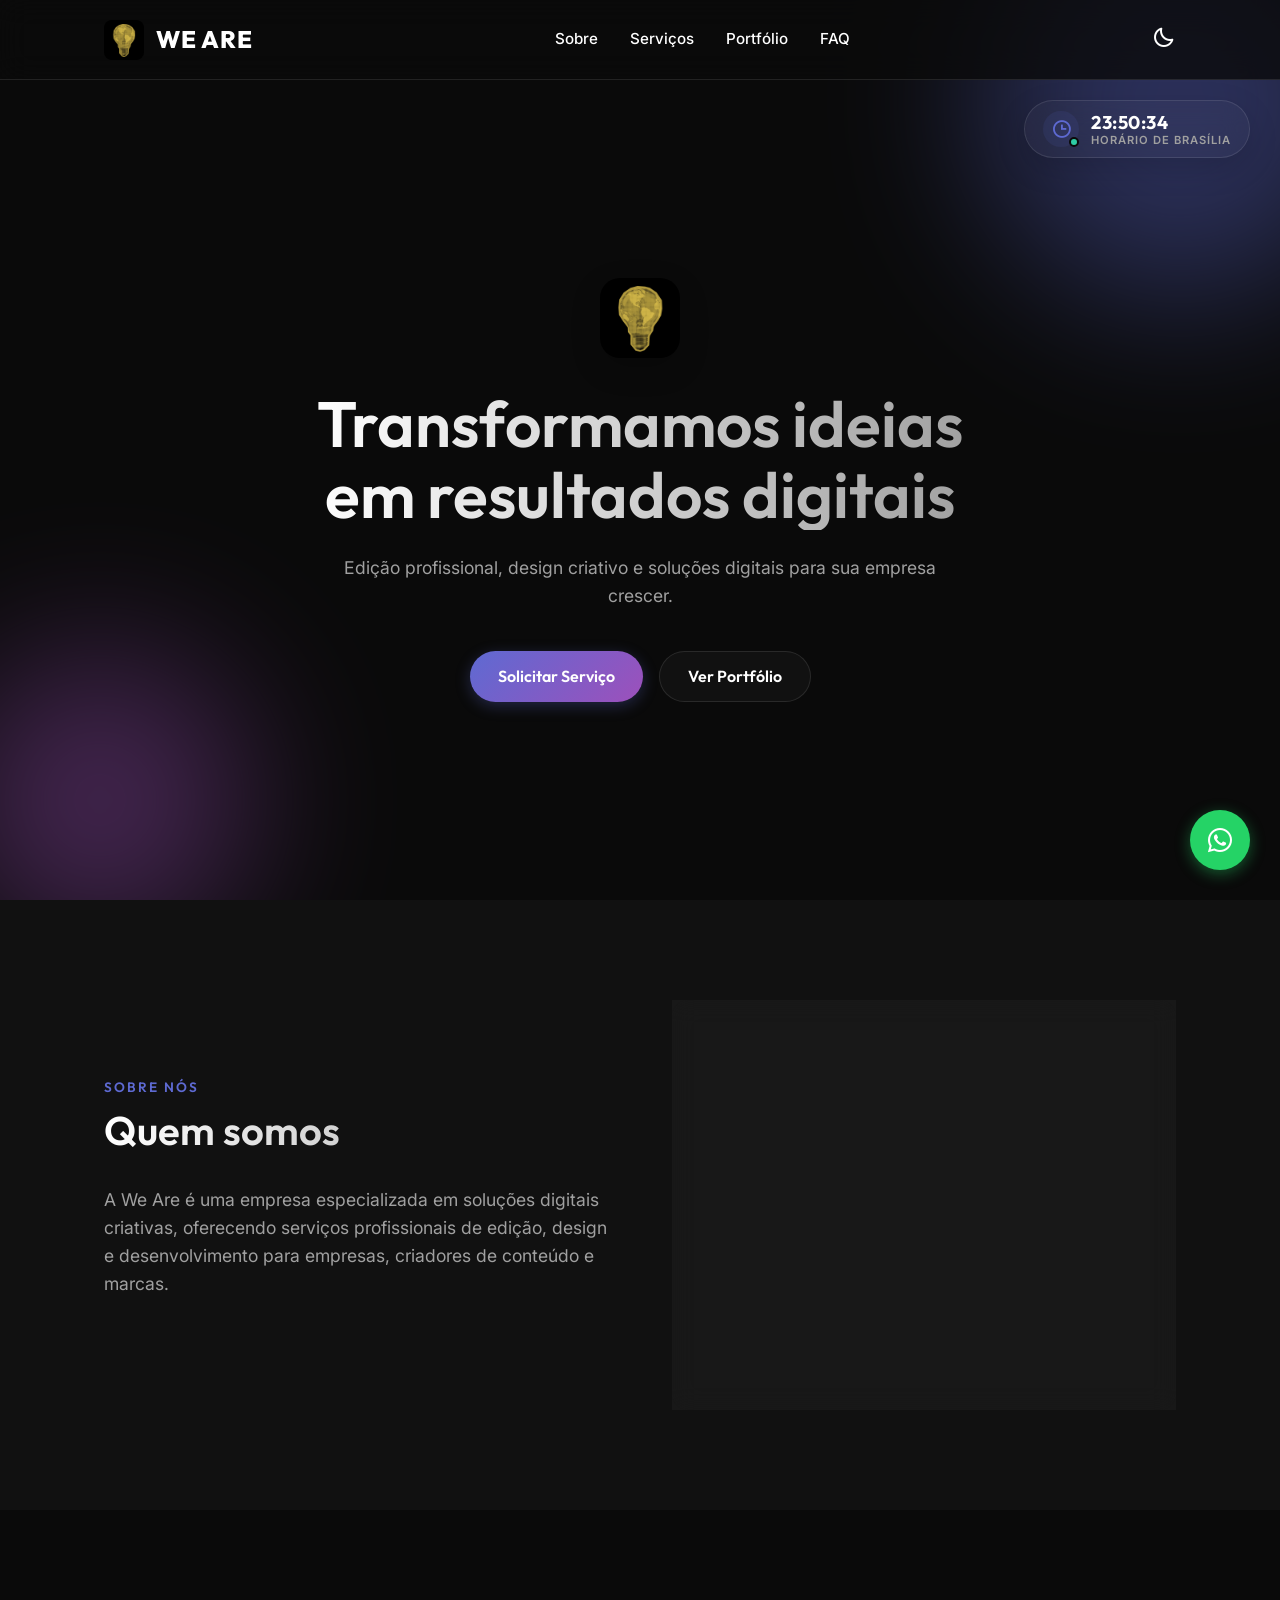
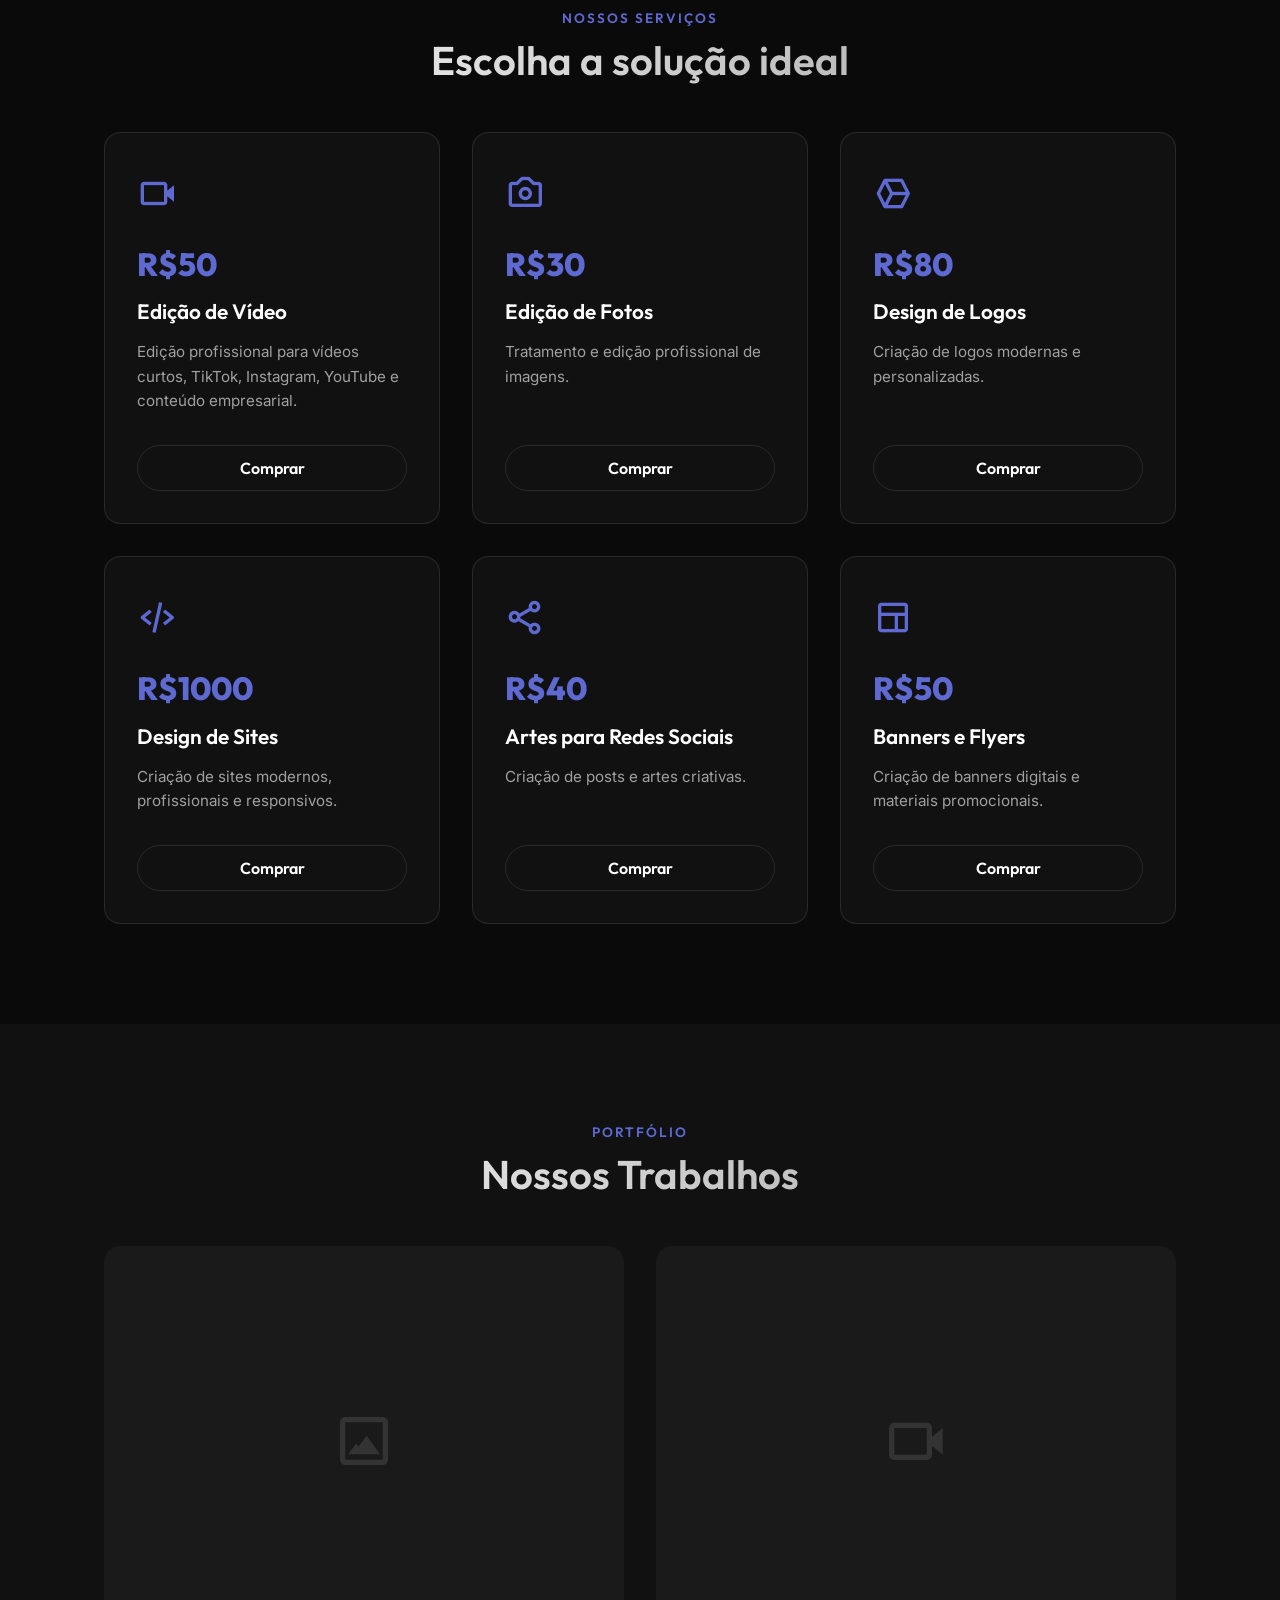
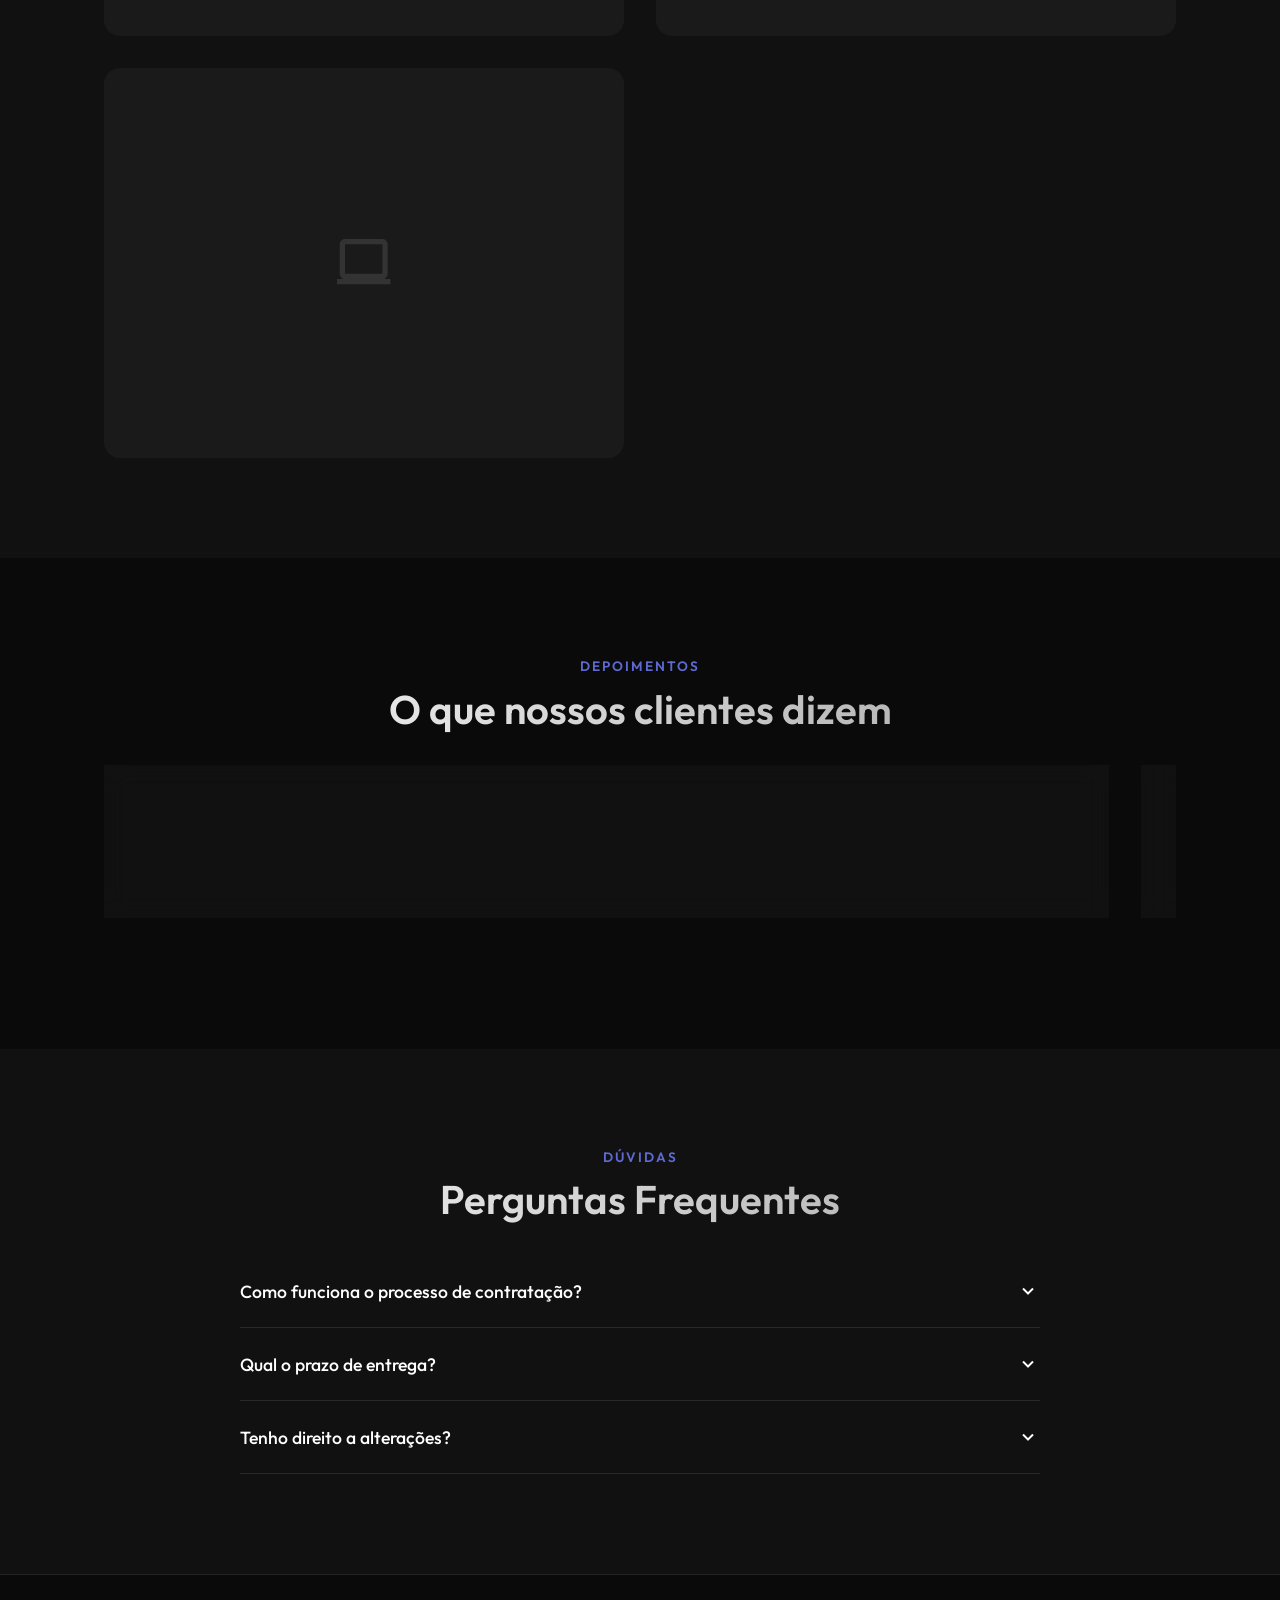
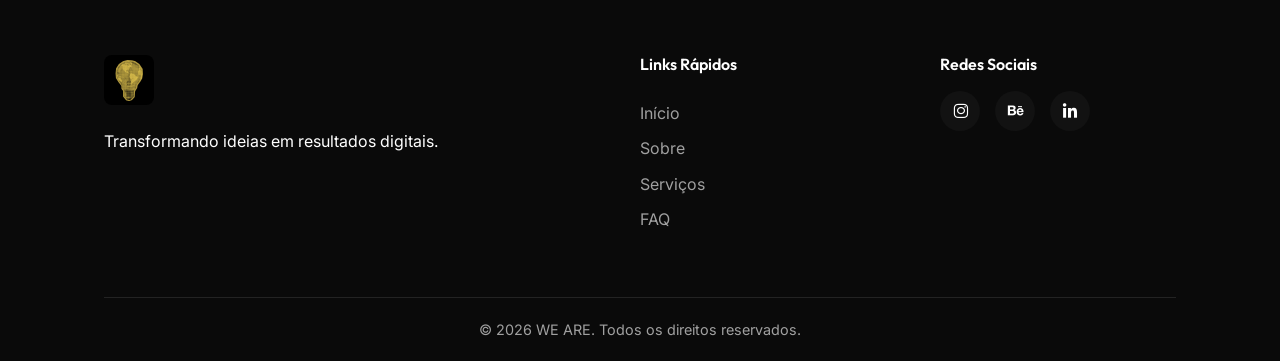
==== commit 91b8c709: "Add files via upload" ====
--- a/we-are-agency/index.html
+++ b/we-are-agency/index.html
@@ -1,22 +1,26 @@
 <!DOCTYPE html>
 <html lang="pt-BR">
+
 <head>
     <meta charset="UTF-8">
     <meta name="viewport" content="width=device-width, initial-scale=1.0">
     <title>WE ARE | Agência Digital Criativa</title>
     <meta name="description" content="WE ARE - Transformamos ideias em resultados digitais.">
     <link rel="icon" href="logo.jpg.jpeg" type="image/jpeg">
-    
+
     <!-- Google Fonts -->
     <link rel="preconnect" href="https://fonts.googleapis.com">
     <link rel="preconnect" href="https://fonts.gstatic.com" crossorigin>
-    <link href="https://fonts.googleapis.com/css2?family=Outfit:wght@300;400;600;800&family=Inter:wght@400;500;700&display=swap" rel="stylesheet">
-    
+    <link
+        href="https://fonts.googleapis.com/css2?family=Outfit:wght@300;400;600;800&family=Inter:wght@400;500;700&display=swap"
+        rel="stylesheet">
+
     <!-- Boxicons -->
     <link href='https://unpkg.com/boxicons@2.1.4/css/boxicons.min.css' rel='stylesheet'>
-    
+
     <link rel="stylesheet" href="styles.css">
 </head>
+
 <body class="dark-mode">
 
     <!-- Navbar -->
@@ -33,7 +37,8 @@
                 <a href="#faq">FAQ</a>
             </div>
             <div class="nav-actions">
-                <button id="theme-toggle" class="icon-btn" aria-label="Alternar Tema"><i class='bx bx-moon'></i></button>
+                <button id="theme-toggle" class="icon-btn" aria-label="Alternar Tema"><i
+                        class='bx bx-moon'></i></button>
                 <div class="menu-toggle"><i class='bx bx-menu'></i></div>
             </div>
         </div>
@@ -48,7 +53,8 @@
         <div class="hero-content reveal">
             <img src="logo.jpg.jpeg" alt="WE ARE Logo" class="hero-logo editable-img" id="hero-logo-img">
             <h1 class="hero-title editable-text" data-key="hero_title">Transformamos ideias em resultados digitais</h1>
-            <p class="hero-desc editable-text" data-key="hero_desc">Edição profissional, design criativo e soluções digitais para sua empresa crescer.</p>
+            <p class="hero-desc editable-text" data-key="hero_desc">Edição profissional, design criativo e soluções
+                digitais para sua empresa crescer.</p>
             <div class="hero-buttons">
                 <a href="#services" class="btn btn-primary">Solicitar Serviço</a>
                 <a href="#portfolio" class="btn btn-secondary">Ver Portfólio</a>
@@ -63,7 +69,9 @@
                 <div class="about-text reveal">
                     <h3 class="section-tag">Sobre Nós</h3>
                     <h2 class="section-title">Quem somos</h2>
-                    <p class="editable-text about-desc" data-key="about_text">A We Are é uma empresa especializada em soluções digitais criativas, oferecendo serviços profissionais de edição, design e desenvolvimento para empresas, criadores de conteúdo e marcas.</p>
+                    <p class="editable-text about-desc" data-key="about_text">A We Are é uma empresa especializada em
+                        soluções digitais criativas, oferecendo serviços profissionais de edição, design e
+                        desenvolvimento para empresas, criadores de conteúdo e marcas.</p>
                 </div>
                 <div class="about-visual reveal right">
                     <div class="glass-card">
@@ -81,7 +89,7 @@
                 <h3 class="section-tag">Nossos Serviços</h3>
                 <h2 class="section-title">Escolha a solução ideal</h2>
             </div>
-            
+
             <div class="services-grid" id="services-container">
                 <!-- Services will be populated by JS -->
             </div>
@@ -138,16 +146,20 @@
             <div class="testimonial-slider reveal">
                 <div class="testimonial-card glass-card">
                     <div class="stars">
-                        <i class='bx bxs-star'></i><i class='bx bxs-star'></i><i class='bx bxs-star'></i><i class='bx bxs-star'></i><i class='bx bxs-star'></i>
-                    </div>
-                    <p class="editable-text" data-key="test_1_text">"Trabalho incrível! O design do nosso site ficou maravilhoso e a equipe é super profissional. Ajudou muito nas nossas vendas."</p>
+                        <i class='bx bxs-star'></i><i class='bx bxs-star'></i><i class='bx bxs-star'></i><i
+                            class='bx bxs-star'></i><i class='bx bxs-star'></i>
+                    </div>
+                    <p class="editable-text" data-key="test_1_text">"Trabalho incrível! O design do nosso site ficou
+                        maravilhoso e a equipe é super profissional. Ajudou muito nas nossas vendas."</p>
                     <h4 class="editable-text" data-key="test_1_author">- João Silva, CEO</h4>
                 </div>
                 <div class="testimonial-card glass-card">
                     <div class="stars">
-                        <i class='bx bxs-star'></i><i class='bx bxs-star'></i><i class='bx bxs-star'></i><i class='bx bxs-star'></i><i class='bx bxs-star'></i>
-                    </div>
-                    <p class="editable-text" data-key="test_2_text">"As edições de vídeo para o Instagram transformaram nosso engajamento. Recomendo a We Are de olhos fechados!"</p>
+                        <i class='bx bxs-star'></i><i class='bx bxs-star'></i><i class='bx bxs-star'></i><i
+                            class='bx bxs-star'></i><i class='bx bxs-star'></i>
+                    </div>
+                    <p class="editable-text" data-key="test_2_text">"As edições de vídeo para o Instagram transformaram
+                        nosso engajamento. Recomendo a We Are de olhos fechados!"</p>
                     <h4 class="editable-text" data-key="test_2_author">- Maria Fernanda, Influenciadora</h4>
                 </div>
             </div>
@@ -168,7 +180,8 @@
                         <i class='bx bx-chevron-down'></i>
                     </div>
                     <div class="faq-answer">
-                        <p>Basta escolher o serviço, realizar o pagamento via PIX e enviar o comprovante para nosso WhatsApp. Em seguida, iniciaremos o briefing do seu projeto.</p>
+                        <p>Basta escolher o serviço, realizar o pagamento via PIX e enviar o comprovante para nosso
+                            WhatsApp. Em seguida, iniciaremos o briefing do seu projeto.</p>
                     </div>
                 </div>
                 <div class="faq-item">
@@ -177,7 +190,8 @@
                         <i class='bx bx-chevron-down'></i>
                     </div>
                     <div class="faq-answer">
-                        <p>O prazo varia conforme o serviço. Edições simples levam de 24h a 48h. Criação de sites pode levar de 7 a 15 dias úteis.</p>
+                        <p>O prazo varia conforme o serviço. Edições simples levam de 24h a 48h. Criação de sites pode
+                            levar de 7 a 15 dias úteis.</p>
                     </div>
                 </div>
                 <div class="faq-item">
@@ -186,7 +200,8 @@
                         <i class='bx bx-chevron-down'></i>
                     </div>
                     <div class="faq-answer">
-                        <p>Sim! Todos os nossos pacotes incluem até 3 revisões gratuitas para garantir que o resultado final fique exatamente como você deseja.</p>
+                        <p>Sim! Todos os nossos pacotes incluem até 3 revisões gratuitas para garantir que o resultado
+                            final fique exatamente como você deseja.</p>
                     </div>
                 </div>
             </div>
@@ -231,6 +246,19 @@
     <button id="back-to-top" class="back-to-top" aria-label="Voltar ao topo">
         <i class='bx bx-up-arrow-alt'></i>
     </button>
+    
+    <!-- Brasília Time Widget -->
+    <div id="brasilia-clock-widget" class="brasilia-clock-widget glass-card">
+        <div class="clock-icon">
+            <i class='bx bx-time'></i>
+            <span class="pulse-dot"></span>
+        </div>
+        <div class="clock-info">
+            <span class="clock-time" id="brasilia-time">--:--:--</span>
+            <span class="clock-label">Horário de Brasília</span>
+        </div>
+    </div>
+
 
     <!-- Modals -->
 
@@ -250,13 +278,26 @@
                 <div class="qr-code-container">
                     <img id="pix-qr" src="" alt="QR Code PIX">
                 </div>
+
+                <div class="checkout-input-group" style="margin-bottom: 1rem;">
+                    <label for="pix-copy-input">Pix Copia e Cola:</label>
+                    <div style="display: flex; gap: 8px;">
+                        <input type="text" id="pix-copy-input" readonly class="admin-input"
+                            style="flex: 1; font-size: 0.85rem; padding: 8px 12px;" value="">
+                        <button id="copy-pix-btn" class="btn btn-primary" style="padding: 0 15px; border-radius: 8px;"
+                            title="Copiar PIX"><i class='bx bx-copy'></i></button>
+                    </div>
+                </div>
+
                 <div class="checkout-input-group">
                     <label for="checkout-desc">Descreva os detalhes do seu pedido:</label>
-                    <textarea id="checkout-desc" rows="3" class="checkout-textarea" placeholder="Ex: Gostaria de um site com 5 páginas, cores azul e branco..."></textarea>
+                    <textarea id="checkout-desc" rows="3" class="checkout-textarea"
+                        placeholder="Ex: Gostaria de um site com 5 páginas, cores azul e branco..."></textarea>
                 </div>
                 <div class="checkout-alert">
                     <i class='bx bx-info-circle'></i>
-                    <p class="editable-text" data-key="pix_msg">Após realizar o pagamento envie o comprovante para nosso atendimento.</p>
+                    <p class="editable-text" data-key="pix_msg">Após realizar o pagamento envie o comprovante para nosso
+                        atendimento.</p>
                 </div>
                 <button id="send-proof-btn" class="btn btn-primary w-100 mt-3">
                     <i class='bx bxl-whatsapp'></i> Enviar Comprovante
@@ -289,7 +330,7 @@
                 <button id="admin-reset-btn" class="btn btn-outline w-100 mb-2">Restaurar Padrão</button>
                 <button id="admin-logout-btn" class="btn btn-danger w-100">Sair do modo administrador</button>
             </div>
-            
+
             <div class="admin-settings mt-3">
                 <h4>Configurações Gerais</h4>
                 <div class="form-group">
@@ -320,4 +361,5 @@
     <!-- Scripts -->
     <script src="main.js"></script>
 </body>
-</html>
+
+</html>
--- a/we-are-agency/styles.css
+++ b/we-are-agency/styles.css
@@ -1022,3 +1022,122 @@
         grid-template-columns: 1fr;
     }
 }
+
+/* ==========================================================================
+   Brasília Time Widget
+   ========================================================================== */
+.brasilia-clock-widget {
+    position: fixed;
+    top: 100px;
+    right: 30px;
+    display: flex;
+    align-items: center;
+    gap: 12px;
+    padding: 10px 18px;
+    border-radius: 30px;
+    z-index: 99;
+    box-shadow: 0 10px 30px rgba(0, 0, 0, 0.15);
+    transition: var(--transition);
+    cursor: default;
+    user-select: none;
+    border: 1px solid var(--border);
+    background: var(--bg-card);
+    backdrop-filter: blur(12px);
+    -webkit-backdrop-filter: blur(12px);
+}
+
+.brasilia-clock-widget:hover {
+    transform: translateY(-3px) scale(1.02);
+    box-shadow: 0 15px 35px rgba(94, 106, 210, 0.25);
+    background: var(--bg-card-hover);
+    border-color: var(--accent);
+}
+
+.brasilia-clock-widget .clock-icon {
+    position: relative;
+    display: flex;
+    align-items: center;
+    justify-content: center;
+    font-size: 1.3rem;
+    color: var(--accent);
+    background: rgba(94, 106, 210, 0.1);
+    width: 36px;
+    height: 36px;
+    border-radius: 50%;
+    transition: var(--transition);
+}
+
+.brasilia-clock-widget:hover .clock-icon {
+    background: var(--accent);
+    color: #fff;
+    transform: rotate(15deg);
+}
+
+.brasilia-clock-widget .pulse-dot {
+    position: absolute;
+    bottom: 0px;
+    right: 0px;
+    width: 10px;
+    height: 10px;
+    background-color: var(--success);
+    border-radius: 50%;
+    border: 2px solid var(--bg-primary);
+    animation: clock-pulse 2s infinite;
+}
+
+@keyframes clock-pulse {
+    0% {
+        box-shadow: 0 0 0 0 rgba(46, 204, 165, 0.7);
+    }
+    70% {
+        box-shadow: 0 0 0 6px rgba(46, 204, 165, 0);
+    }
+    100% {
+        box-shadow: 0 0 0 0 rgba(46, 204, 165, 0);
+    }
+}
+
+.brasilia-clock-widget .clock-info {
+    display: flex;
+    flex-direction: column;
+}
+
+.brasilia-clock-widget .clock-time {
+    font-family: var(--font-heading);
+    font-size: 1.15rem;
+    font-weight: 700;
+    letter-spacing: 0.5px;
+    color: var(--text-primary);
+    line-height: 1.2;
+}
+
+.brasilia-clock-widget .clock-label {
+    font-size: 0.7rem;
+    font-weight: 600;
+    color: var(--text-secondary);
+    text-transform: uppercase;
+    letter-spacing: 1px;
+    line-height: 1.1;
+}
+
+/* Responsive adjustment */
+@media (max-width: 768px) {
+    .brasilia-clock-widget {
+        top: 95px;
+        right: 20px;
+        padding: 8px 14px;
+        gap: 8px;
+    }
+    .brasilia-clock-widget .clock-time {
+        font-size: 1rem;
+    }
+    .brasilia-clock-widget .clock-label {
+        font-size: 0.65rem;
+    }
+    .brasilia-clock-widget .clock-icon {
+        width: 30px;
+        height: 30px;
+        font-size: 1.1rem;
+    }
+}
+
